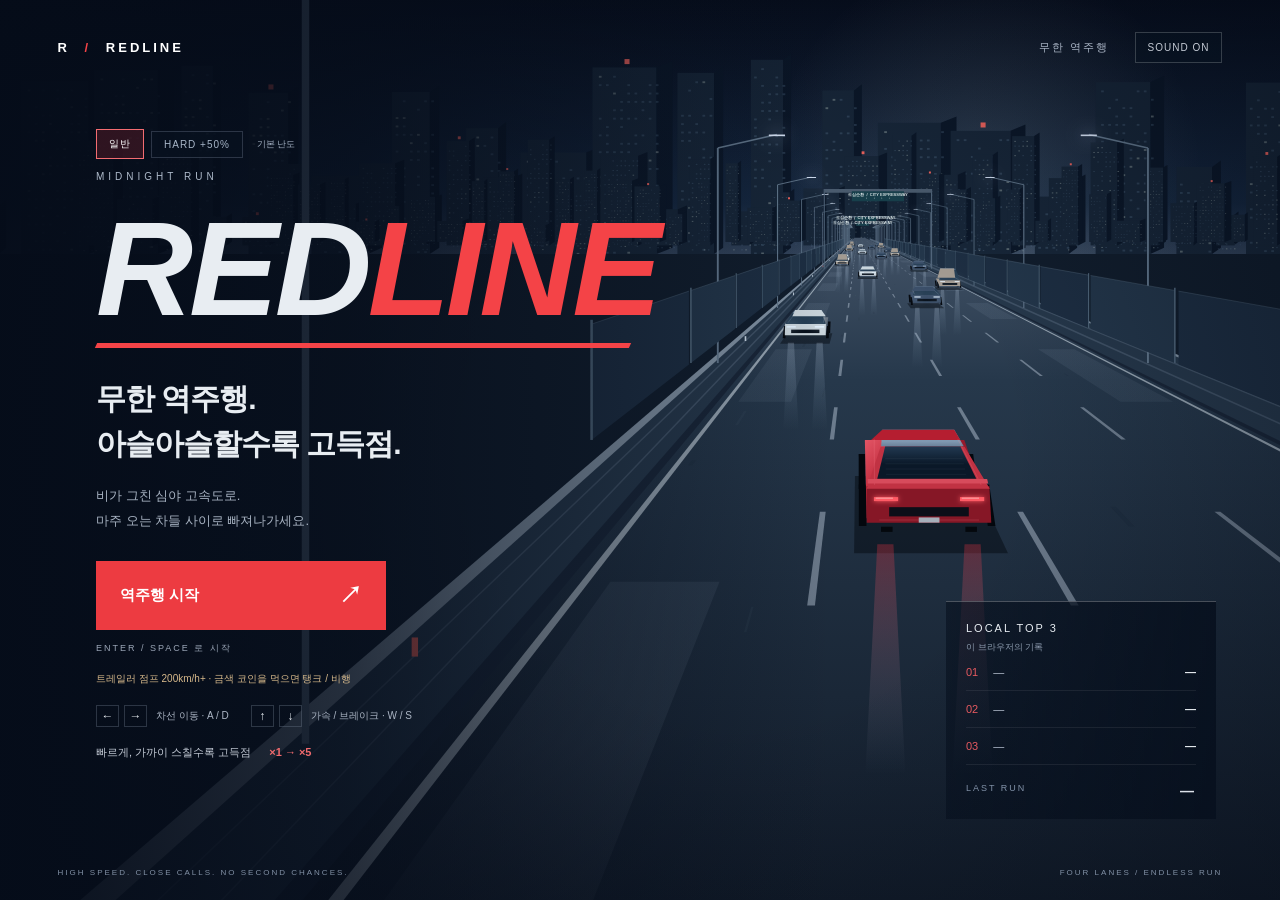
==== index.html @ 8c12ff10 "Rebuild REDLINE with endless gameplay, power-up coins and hard mode" ====
<!doctype html><html lang="ko"><head><meta charset="utf-8"><meta name="viewport" content="width=device-width,initial-scale=1,viewport-fit=cover"><meta name="theme-color" content="#08111f"><title>REDLINE — 무한 역주행</title><link rel="stylesheet" href="style.css"></head><body><canvas id="scene" aria-label="젖은 심야 도심 고속도로의 역주행 레이싱"></canvas><header><a class="wordmark" href="#">R<span> / </span>REDLINE</a><div class="header-right"><span id="modeBadge">무한 역주행</span><button id="mute" aria-label="음소거 전환">SOUND OFF</button><button id="pause" hidden>Ⅱ</button></div></header><main id="menu"><div class="modepicker"><button data-mode="normal" aria-pressed="true">일반</button><button data-mode="hard" aria-pressed="false">HARD +50%</button><span id="modeInfo">기본 난도</span></div><div class="edition">MIDNIGHT RUN</div><h1>RED<span>LINE</span><i></i></h1><h2>무한 역주행.<br>아슬아슬할수록 고득점.</h2><p class="intro">비가 그친 심야 고속도로.<br>마주 오는 차들 사이로 빠져나가세요.</p><button class="primary" id="start">역주행 시작 <span>↗</span></button><div class="enter">ENTER / SPACE 로 시작</div><p class="jumphelp">트레일러 점프 200km/h+ · 금색 코인을 먹으면 탱크 / 비행</p><div class="instructions"><div><kbd>←</kbd><kbd>→</kbd><span>차선 이동 · A / D</span></div><div><kbd>↑</kbd><kbd>↓</kbd><span>가속 / 브레이크 · W / S</span></div></div><p class="risk">빠르게, 가까이 스칠수록 고득점 <b>×1 → ×5</b></p></main><aside id="records"><div class="record-title"><b id="rankTitle">LOCAL TOP 3</b> <span>이 브라우저의 기록</span></div><div id="ranking"></div><div class="last">LAST RUN <b id="last">—</b></div></aside><div id="hud" hidden><div class="score"><label>SCORE</label><strong id="score">0</strong><span id="combo">근접 회피로 추가 점수</span></div><div class="timer"><label>DRIVE TIME</label><strong id="time">0:00.0</strong></div><div class="speed"><strong id="speed">120</strong><span>KM/H</span><div class="meter"><i id="meter"></i></div><b id="mult">×2</b><small id="gear">CRUISE</small></div><div class="drivehint">← → 차선　 ↑ 가속　 ↓ 브레이크　 ESC 일시정지</div><div id="powerStatus" hidden></div><div id="streak" hidden></div><div id="pop" role="status"></div></div><section id="modal" hidden><div class="modal-inner"><div class="edition" id="resultLabel">RUN COMPLETE</div><h2 id="resultTitle">주행 결과</h2><strong class="final" id="final">0</strong><p id="resultMeta"></p><label id="nameLabel">DRIVER <input id="nickname" maxlength="10" placeholder="이니셜 또는 닉네임" value="DRIVER"></label><p id="storage" role="status"></p><button class="primary" id="again">다시하기 <span>↗</span></button><button class="textbutton" id="home">시작 화면</button><div class="enter">ENTER / SPACE</div></div></section><div id="touch"><button data-lane="-1" aria-label="왼쪽 차선">←</button><button data-lane="1" aria-label="오른쪽 차선">→</button><button data-hold="brake">BRAKE</button><button data-hold="gas">GAS</button></div><footer id="footer"><span>HIGH SPEED. CLOSE CALLS. NO SECOND CHANCES.</span><span>FOUR LANES / ENDLESS RUN</span></footer><script src="game.js"></script></body></html>
---- style.css ----
:root{color-scheme:dark;--white:#e8edf2;--muted:#9eaabb;--red:#f44347}*{box-sizing:border-box}body{margin:0;background:#08111f;color:var(--white);font-family:Arial,'Noto Sans KR','Malgun Gothic',sans-serif;overflow:hidden}button,a,input{-webkit-tap-highlight-color:transparent}button,input{font:inherit}button{cursor:pointer}button:focus-visible,a:focus-visible,input:focus-visible{outline:2px solid white;outline-offset:6px}[hidden]{display:none!important}canvas{position:fixed;inset:0;width:100%;height:100%}body:after{content:'';position:fixed;inset:0;pointer-events:none;background:linear-gradient(90deg,#050c19ed 0%,#050c19b0 27%,transparent 65%)}header,main,aside,footer,#hud,#modal,#touch{position:absolute;z-index:2}header{top:32px;left:4.5%;right:4.5%;display:flex;justify-content:space-between;align-items:center}.wordmark{text-decoration:none;color:white;font-weight:900;letter-spacing:3px;font-size:13px}.wordmark span{color:var(--red);margin:0 8px}.header-right{display:flex;align-items:center;gap:25px;color:#aab5c5;font-size:11px;letter-spacing:2px}.header-right button{border:1px solid #ffffff30;color:#c5cbd5;padding:9px 12px;background:#09132170;font-size:10px;letter-spacing:1px}main{left:7.5%;top:19%;width:48%}.edition{font-size:10px;letter-spacing:4px;color:#aebaca}h1{font-family:Impact,'Arial Narrow',sans-serif;font-style:italic;font-size:clamp(76px,10.5vw,164px);font-weight:900;line-height:.95;letter-spacing:-4px;margin:23px 0 28px;position:relative;width:max-content}h1 span{color:var(--red)}h1 i{display:block;width:95%;height:5px;background:var(--red);transform:skewX(-25deg);margin-top:10px}h2{font-size:clamp(22px,2.35vw,35px);letter-spacing:-1px;line-height:1.5;margin:18px 0}.intro{color:#a8b3c2;font-size:13px;line-height:1.9}.primary{display:flex;justify-content:space-between;align-items:center;width:290px;background:#ed3b41;color:white;border:0;padding:19px 24px;font-weight:700;font-size:15px;margin-top:28px}.primary:hover{background:#ff5258}.primary span{font-size:23px}.enter{font-size:9px;letter-spacing:2px;color:#9ba6b7;margin-top:12px}.instructions{margin-top:30px;display:flex;gap:22px}.instructions>div{display:flex;align-items:center;gap:5px}kbd{border:1px solid #69758765;min-width:23px;text-align:center;padding:3px;font-family:inherit;font-size:12px}.instructions span{font-size:10px;color:#acb6c5;margin-left:4px}.risk{font-size:11px;color:#c4cbd6;margin-top:18px}.risk b{margin-left:15px;color:#f16b6e}aside{right:5%;bottom:9%;width:270px;padding:20px;background:linear-gradient(90deg,#07101e9c,#07101ede);border-top:1px solid #ffffff40}.record-title{font-size:11px;letter-spacing:2px}.record-title span{display:block;font-size:9px;letter-spacing:0;color:#8d9caf;margin-top:7px}.rankrow{display:flex;justify-content:space-between;gap:15px;padding:12px 0;border-bottom:1px solid #ffffff12;font-size:11px}.rankrow span{flex:1;color:#b7c1d0}.rankrow em{font-style:normal;color:#e65a60}.last{font-size:9px;letter-spacing:2px;color:#8292a8;display:flex;justify-content:space-between;margin-top:18px}.last b{color:#dce2ea;font-size:14px}footer{left:4.5%;right:4.5%;bottom:23px;display:flex;justify-content:space-between;color:#8190a5;font-size:8px;letter-spacing:2px}body.playing:after{background:linear-gradient(#030a1250,transparent 25%,transparent 75%,#030a1260)}#hud{inset:0;pointer-events:none;font-variant-numeric:tabular-nums}.score{position:absolute;top:105px;left:5%}#hud label{display:block;font-size:10px;letter-spacing:3px;color:#adbbca}#hud strong{display:block;font-size:46px;font-weight:800;letter-spacing:-2px}.score span{display:block;font-size:12px;margin-top:5px;color:#ff9292}.timer{position:absolute;top:105px;right:5%;text-align:right}.timer strong{font-weight:300!important}.speed{position:absolute;bottom:65px;right:6%;width:200px;text-align:right}.speed strong{font-size:76px!important;font-style:italic}.speed>span{font-size:10px;letter-spacing:3px;color:#b5c1d0}.meter{height:3px;background:#ffffff25;margin:12px 0}.meter i{display:block;height:100%;background:var(--red)}.speed b{font-size:24px;color:#ff7379;float:left}.speed small{font-size:10px;letter-spacing:2px}.drivehint{position:absolute;left:5%;bottom:40px;font-size:10px;color:#9cabbc}#pop{position:absolute;right:6%;top:44%;text-align:right;color:#fff;font-weight:800;font-size:26px;text-shadow:0 3px 15px black;white-space:pre-line}#modal{inset:0;background:#030914b8;backdrop-filter:blur(9px);display:grid;place-items:center;text-align:center}.modal-inner{width:min(380px,90vw)}.modal-inner h2{font-size:32px}.final{font-size:76px;letter-spacing:-4px}#resultMeta{font-size:12px;color:#aebdcc;line-height:1.9}#nameLabel{display:flex;align-items:center;justify-content:center;gap:15px;font-size:10px;letter-spacing:2px;margin:22px 0}input{width:180px;background:#ffffff08;border:0;border-bottom:1px solid #526175;padding:10px;color:white}#modal .primary{width:100%}.textbutton{border:0;background:none;color:#aebaca;margin:20px;font-size:12px}#storage{font-size:11px;color:#ffb9a2}#touch{display:none;bottom:15px;left:4%;right:4%;gap:8px}#touch button{background:#101d30a6;color:white;border:1px solid #ffffff30;padding:17px;touch-action:none;user-select:none;flex:1}#touch button:last-child{background:#a32935b0}@media(max-width:800px){main{left:7%;top:18%;width:85%}h1{font-size:19vw}h2{font-size:24px}.intro{font-size:12px}.instructions{flex-direction:column;gap:8px;margin-top:24px}aside{bottom:7%;right:5%;width:210px;padding:14px}.risk{max-width:220px;line-height:1.8}.header-right>span{display:none}footer span:last-child{display:none}.primary{width:230px}.score{top:90px}.timer{top:90px}.speed{bottom:105px;width:150px}.drivehint{display:none}.playing #touch{display:flex}#hud strong{font-size:35px}.speed strong{font-size:60px!important}body:after{background:linear-gradient(90deg,#050c19e8,transparent 140%)}.rankrow{padding:8px 0}}@media(max-height:700px){main{top:15%}h1{font-size:90px;margin:16px 0}h2{font-size:22px;margin:12px 0}.intro{display:none}.instructions{margin-top:17px}.primary{margin-top:18px}aside{bottom:10%}}
@media(max-width:600px) and (min-height:701px){main{top:15%}.instructions{margin-top:18px}.risk{font-size:10px;max-width:none;margin-top:12px}.risk b{margin-left:5px}aside{left:7%;right:7%;bottom:7%;width:auto;padding:12px 0;background:#07101ec9}.record-title{font-size:9px;display:flex;justify-content:space-between;align-items:center}.record-title span{margin:0;font-size:8px}#ranking{display:flex;gap:13px}.rankrow{flex:1;flex-wrap:wrap;gap:5px;font-size:9px;padding:12px 0}.rankrow span{min-width:40px}.rankrow b{width:100%;padding-left:12px}.last{margin-top:10px;font-size:8px}.last b{font-size:11px}}

.jumphelp{font-size:10px;color:#d7b98b;line-height:1.7;margin:15px 0 -12px}#streak{position:absolute;left:5%;top:200px;padding:8px 0 8px 12px;border-left:3px solid #ffad52;font-size:16px;font-weight:800;letter-spacing:.5px;color:#ffca86;text-shadow:0 2px 10px #030710}#streak.hot{border-color:#ffc477;color:#ffe4b0;text-shadow:0 0 16px #ff6a2870}.hot:before{content:'◆ ';color:#ff8f43}@media(max-width:600px){.jumphelp{font-size:9px;max-width:280px;margin-bottom:-6px}#streak{top:174px;font-size:12px}.instructions{margin-top:22px}aside{bottom:4.5%}}

#cinematic{position:absolute;z-index:3;top:12%;left:0;right:0;text-align:center;pointer-events:none}#cinematic span{font-size:10px;letter-spacing:4px;color:#aab9c9}#cinematic strong{display:block;margin-top:14px;font-size:30px;letter-spacing:1px;color:#edf3f8;text-shadow:0 2px 20px #07101b}

.modepicker{position:absolute;top:-42px;display:flex;align-items:center;gap:7px}.modepicker button{padding:7px 12px;border:1px solid #75829755;background:#08122180;color:#a8b6c8;font-size:10px;letter-spacing:1px}.modepicker button[aria-pressed="true"]{color:#fff;border-color:#f36c71;background:#9c263344}.modepicker span{font-size:9px;color:#a6b3c5;margin-left:7px}.record-title b{font-weight:400}@media(max-width:600px){.modepicker{top:-34px}.modepicker button{padding:6px 9px}.modepicker span{font-size:8px;margin-left:2px}}

#powerStatus{position:absolute;top:26px;left:50%;transform:translateX(-50%);color:#ffe3a0;background:#172237c9;border:1px solid #d3b66770;padding:10px 15px;white-space:nowrap;font-size:12px;font-weight:700}@media(max-width:600px){#powerStatus{top:72px;font-size:10px;padding:6px 10px}.playing .score,.playing .timer{top:115px}.playing #streak{top:202px}}

.revealing .speed,.revealing .drivehint,.revealing #streak{opacity:0}.revealing #touch{opacity:.25;pointer-events:none}
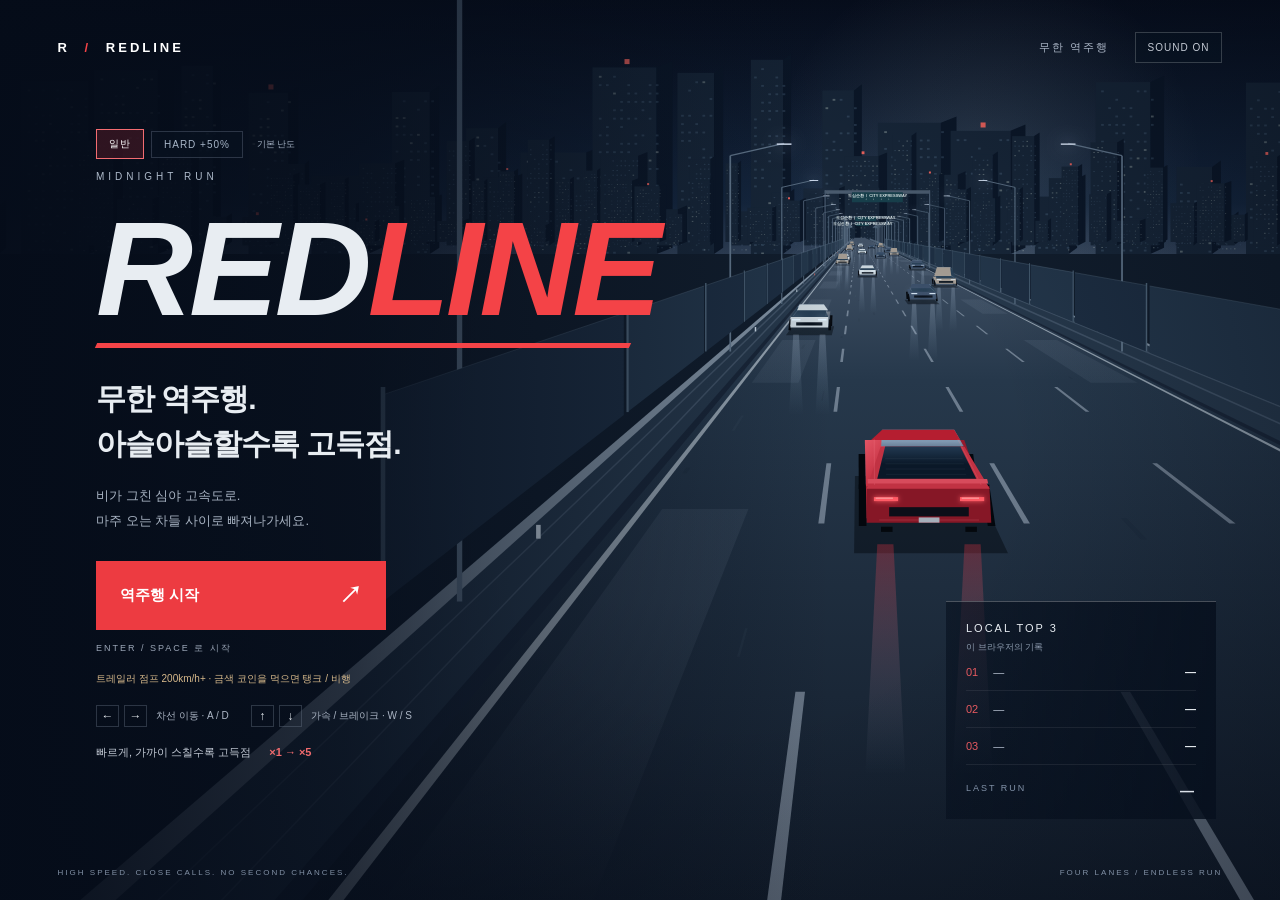
==== commit cb6def28: "Add escalating traffic and tank crush bonuses with updated mascot coin" ====
--- a/index.html
+++ b/index.html
@@ -1 +1 @@
-<!doctype html><html lang="ko"><head><meta charset="utf-8"><meta name="viewport" content="width=device-width,initial-scale=1,viewport-fit=cover"><meta name="theme-color" content="#08111f"><title>REDLINE — 무한 역주행</title><link rel="stylesheet" href="style.css"></head><body><canvas id="scene" aria-label="젖은 심야 도심 고속도로의 역주행 레이싱"></canvas><header><a class="wordmark" href="#">R<span> / </span>REDLINE</a><div class="header-right"><span id="modeBadge">무한 역주행</span><button id="mute" aria-label="음소거 전환">SOUND OFF</button><button id="pause" hidden>Ⅱ</button></div></header><main id="menu"><div class="modepicker"><button data-mode="normal" aria-pressed="true">일반</button><button data-mode="hard" aria-pressed="false">HARD +50%</button><span id="modeInfo">기본 난도</span></div><div class="edition">MIDNIGHT RUN</div><h1>RED<span>LINE</span><i></i></h1><h2>무한 역주행.<br>아슬아슬할수록 고득점.</h2><p class="intro">비가 그친 심야 고속도로.<br>마주 오는 차들 사이로 빠져나가세요.</p><button class="primary" id="start">역주행 시작 <span>↗</span></button><div class="enter">ENTER / SPACE 로 시작</div><p class="jumphelp">트레일러 점프 200km/h+ · 금색 코인을 먹으면 탱크 / 비행</p><div class="instructions"><div><kbd>←</kbd><kbd>→</kbd><span>차선 이동 · A / D</span></div><div><kbd>↑</kbd><kbd>↓</kbd><span>가속 / 브레이크 · W / S</span></div></div><p class="risk">빠르게, 가까이 스칠수록 고득점 <b>×1 → ×5</b></p></main><aside id="records"><div class="record-title"><b id="rankTitle">LOCAL TOP 3</b> <span>이 브라우저의 기록</span></div><div id="ranking"></div><div class="last">LAST RUN <b id="last">—</b></div></aside><div id="hud" hidden><div class="score"><label>SCORE</label><strong id="score">0</strong><span id="combo">근접 회피로 추가 점수</span></div><div class="timer"><label>DRIVE TIME</label><strong id="time">0:00.0</strong></div><div class="speed"><strong id="speed">120</strong><span>KM/H</span><div class="meter"><i id="meter"></i></div><b id="mult">×2</b><small id="gear">CRUISE</small></div><div class="drivehint">← → 차선　 ↑ 가속　 ↓ 브레이크　 ESC 일시정지</div><div id="powerStatus" hidden></div><div id="streak" hidden></div><div id="pop" role="status"></div></div><section id="modal" hidden><div class="modal-inner"><div class="edition" id="resultLabel">RUN COMPLETE</div><h2 id="resultTitle">주행 결과</h2><strong class="final" id="final">0</strong><p id="resultMeta"></p><label id="nameLabel">DRIVER <input id="nickname" maxlength="10" placeholder="이니셜 또는 닉네임" value="DRIVER"></label><p id="storage" role="status"></p><button class="primary" id="again">다시하기 <span>↗</span></button><button class="textbutton" id="home">시작 화면</button><div class="enter">ENTER / SPACE</div></div></section><div id="touch"><button data-lane="-1" aria-label="왼쪽 차선">←</button><button data-lane="1" aria-label="오른쪽 차선">→</button><button data-hold="brake">BRAKE</button><button data-hold="gas">GAS</button></div><footer id="footer"><span>HIGH SPEED. CLOSE CALLS. NO SECOND CHANCES.</span><span>FOUR LANES / ENDLESS RUN</span></footer><script src="game.js"></script></body></html>
+<!doctype html><html lang="ko"><head><meta charset="utf-8"><meta name="viewport" content="width=device-width,initial-scale=1,viewport-fit=cover"><meta name="theme-color" content="#08111f"><title>REDLINE — 무한 역주행</title><link rel="stylesheet" href="style.css"></head><body><canvas id="scene" aria-label="젖은 심야 도심 고속도로의 역주행 레이싱"></canvas><header><a class="wordmark" href="#">R<span> / </span>REDLINE</a><div class="header-right"><span id="modeBadge">무한 역주행</span><button id="mute" aria-label="음소거 전환">SOUND OFF</button><button id="pause" hidden>Ⅱ</button></div></header><main id="menu"><div class="modepicker"><button data-mode="normal" aria-pressed="true">일반</button><button data-mode="hard" aria-pressed="false">HARD +50%</button><span id="modeInfo">기본 난도</span></div><div class="edition">MIDNIGHT RUN</div><h1>RED<span>LINE</span><i></i></h1><h2>무한 역주행.<br>아슬아슬할수록 고득점.</h2><p class="intro">비가 그친 심야 고속도로.<br>마주 오는 차들 사이로 빠져나가세요.</p><button class="primary" id="start">역주행 시작 <span>↗</span></button><div class="enter">ENTER / SPACE 로 시작</div><p class="jumphelp">트레일러 점프 200km/h+ · 금색 코인을 먹으면 탱크 / 비행</p><div class="instructions"><div><kbd>←</kbd><kbd>→</kbd><span>차선 이동 · A / D</span></div><div><kbd>↑</kbd><kbd>↓</kbd><span>가속 / 브레이크 · W / S</span></div></div><p class="risk">빠르게, 가까이 스칠수록 고득점 <b>×1 → ×5</b></p></main><aside id="records"><div class="record-title"><b id="rankTitle">LOCAL TOP 3</b> <span>이 브라우저의 기록</span></div><div id="ranking"></div><div class="last">LAST RUN <b id="last">—</b></div></aside><div id="hud" hidden><div class="score"><label>SCORE</label><strong id="score">0</strong><span id="combo">근접 회피로 추가 점수</span></div><div class="timer"><label>DRIVE TIME</label><strong id="time">0:00.0</strong><small id="trafficPressure">상대 접근 ×1.00</small></div><div class="speed"><strong id="speed">120</strong><span>KM/H</span><div class="meter"><i id="meter"></i></div><b id="mult">×2</b><small id="gear">CRUISE</small></div><div class="drivehint">← → 차선　 ↑ 가속　 ↓ 브레이크　 ESC 일시정지</div><div id="powerStatus" hidden></div><div id="streak" hidden></div><div id="pop" role="status"></div></div><section id="modal" hidden><div class="modal-inner"><div class="edition" id="resultLabel">RUN COMPLETE</div><h2 id="resultTitle">주행 결과</h2><strong class="final" id="final">0</strong><p id="resultMeta"></p><label id="nameLabel">DRIVER <input id="nickname" maxlength="10" placeholder="이니셜 또는 닉네임" value="DRIVER"></label><p id="storage" role="status"></p><button class="primary" id="again">다시하기 <span>↗</span></button><button class="textbutton" id="home">시작 화면</button><div class="enter">ENTER / SPACE</div></div></section><div id="touch"><button data-lane="-1" aria-label="왼쪽 차선">←</button><button data-lane="1" aria-label="오른쪽 차선">→</button><button data-hold="brake">BRAKE</button><button data-hold="gas">GAS</button></div><footer id="footer"><span>HIGH SPEED. CLOSE CALLS. NO SECOND CHANCES.</span><span>FOUR LANES / ENDLESS RUN</span></footer><script src="game.js"></script></body></html>
--- a/style.css
+++ b/style.css
@@ -10,3 +10,5 @@
 #powerStatus{position:absolute;top:26px;left:50%;transform:translateX(-50%);color:#ffe3a0;background:#172237c9;border:1px solid #d3b66770;padding:10px 15px;white-space:nowrap;font-size:12px;font-weight:700}@media(max-width:600px){#powerStatus{top:72px;font-size:10px;padding:6px 10px}.playing .score,.playing .timer{top:115px}.playing #streak{top:202px}}
 
 .revealing .speed,.revealing .drivehint,.revealing #streak{opacity:0}.revealing #touch{opacity:.25;pointer-events:none}
+
+#trafficPressure{display:block;font-size:10px;letter-spacing:.5px;color:#efaa9b;margin-top:7px}
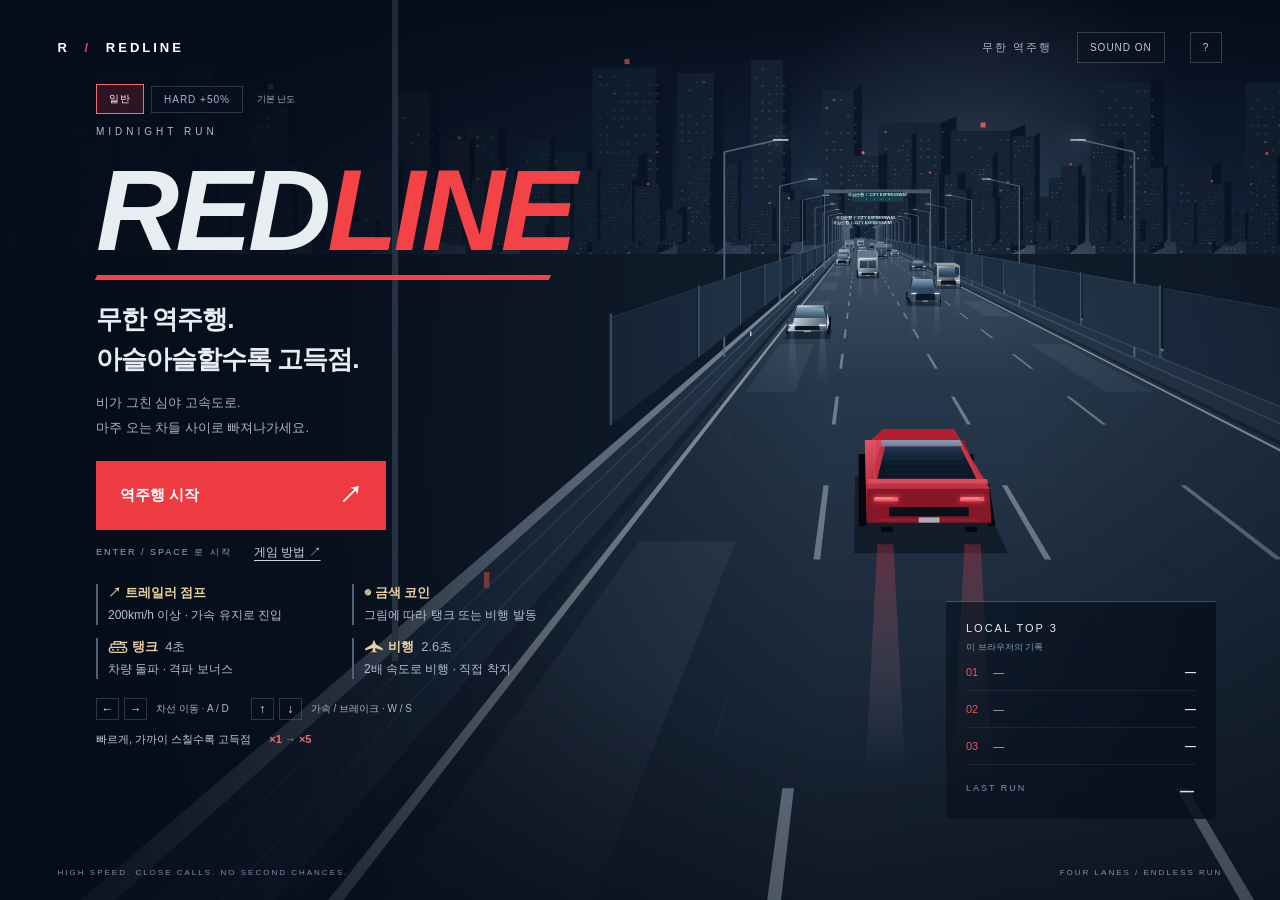
==== commit 78462e56: "Add first-run tutorial, item countdown warnings and distinct traffic vehicles" ====
--- a/index.html
+++ b/index.html
@@ -1 +1 @@
-<!doctype html><html lang="ko"><head><meta charset="utf-8"><meta name="viewport" content="width=device-width,initial-scale=1,viewport-fit=cover"><meta name="theme-color" content="#08111f"><title>REDLINE — 무한 역주행</title><link rel="stylesheet" href="style.css"></head><body><canvas id="scene" aria-label="젖은 심야 도심 고속도로의 역주행 레이싱"></canvas><header><a class="wordmark" href="#">R<span> / </span>REDLINE</a><div class="header-right"><span id="modeBadge">무한 역주행</span><button id="mute" aria-label="음소거 전환">SOUND OFF</button><button id="pause" hidden>Ⅱ</button></div></header><main id="menu"><div class="modepicker"><button data-mode="normal" aria-pressed="true">일반</button><button data-mode="hard" aria-pressed="false">HARD +50%</button><span id="modeInfo">기본 난도</span></div><div class="edition">MIDNIGHT RUN</div><h1>RED<span>LINE</span><i></i></h1><h2>무한 역주행.<br>아슬아슬할수록 고득점.</h2><p class="intro">비가 그친 심야 고속도로.<br>마주 오는 차들 사이로 빠져나가세요.</p><button class="primary" id="start">역주행 시작 <span>↗</span></button><div class="enter">ENTER / SPACE 로 시작</div><p class="jumphelp">트레일러 점프 200km/h+ · 금색 코인을 먹으면 탱크 / 비행</p><div class="instructions"><div><kbd>←</kbd><kbd>→</kbd><span>차선 이동 · A / D</span></div><div><kbd>↑</kbd><kbd>↓</kbd><span>가속 / 브레이크 · W / S</span></div></div><p class="risk">빠르게, 가까이 스칠수록 고득점 <b>×1 → ×5</b></p></main><aside id="records"><div class="record-title"><b id="rankTitle">LOCAL TOP 3</b> <span>이 브라우저의 기록</span></div><div id="ranking"></div><div class="last">LAST RUN <b id="last">—</b></div></aside><div id="hud" hidden><div class="score"><label>SCORE</label><strong id="score">0</strong><span id="combo">근접 회피로 추가 점수</span></div><div class="timer"><label>DRIVE TIME</label><strong id="time">0:00.0</strong><small id="trafficPressure">상대 접근 ×1.00</small></div><div class="speed"><strong id="speed">120</strong><span>KM/H</span><div class="meter"><i id="meter"></i></div><b id="mult">×2</b><small id="gear">CRUISE</small></div><div class="drivehint">← → 차선　 ↑ 가속　 ↓ 브레이크　 ESC 일시정지</div><div id="powerStatus" hidden></div><div id="streak" hidden></div><div id="pop" role="status"></div></div><section id="modal" hidden><div class="modal-inner"><div class="edition" id="resultLabel">RUN COMPLETE</div><h2 id="resultTitle">주행 결과</h2><strong class="final" id="final">0</strong><p id="resultMeta"></p><label id="nameLabel">DRIVER <input id="nickname" maxlength="10" placeholder="이니셜 또는 닉네임" value="DRIVER"></label><p id="storage" role="status"></p><button class="primary" id="again">다시하기 <span>↗</span></button><button class="textbutton" id="home">시작 화면</button><div class="enter">ENTER / SPACE</div></div></section><div id="touch"><button data-lane="-1" aria-label="왼쪽 차선">←</button><button data-lane="1" aria-label="오른쪽 차선">→</button><button data-hold="brake">BRAKE</button><button data-hold="gas">GAS</button></div><footer id="footer"><span>HIGH SPEED. CLOSE CALLS. NO SECOND CHANCES.</span><span>FOUR LANES / ENDLESS RUN</span></footer><script src="game.js"></script></body></html>
+<!doctype html><html lang="ko"><head><meta charset="utf-8"><meta name="viewport" content="width=device-width,initial-scale=1,viewport-fit=cover"><meta name="theme-color" content="#08111f"><title>REDLINE — 무한 역주행</title><link rel="stylesheet" href="style.css"></head><body><canvas id="scene" aria-label="젖은 심야 도심 고속도로의 역주행 레이싱"></canvas><header><a class="wordmark" href="#">R<span> / </span>REDLINE</a><div class="header-right"><span id="modeBadge">무한 역주행</span><button id="mute" aria-label="음소거 전환">SOUND OFF</button><button id="help" aria-label="게임 방법">?</button><button id="pause" hidden>Ⅱ</button></div></header><main id="menu"><div class="modepicker"><button data-mode="normal" aria-pressed="true">일반</button><button data-mode="hard" aria-pressed="false">HARD +50%</button><span id="modeInfo">기본 난도</span></div><div class="edition">MIDNIGHT RUN</div><h1>RED<span>LINE</span><i></i></h1><h2>무한 역주행.<br>아슬아슬할수록 고득점.</h2><p class="intro">비가 그친 심야 고속도로.<br>마주 오는 차들 사이로 빠져나가세요.</p><button class="primary" id="start">역주행 시작 <span>↗</span></button><div class="start-meta"><span class="enter">ENTER / SPACE 로 시작</span><button id="howTo" class="help-link">게임 방법 ↗</button></div><div class="feature-guide" aria-label="특수 기능 안내"><div><b>↗ 트레일러 점프</b><span>200km/h 이상 · 가속 유지로 진입</span></div><div><b>◉ 금색 코인</b><span>그림에 따라 탱크 또는 비행 발동</span></div><div><b><svg viewBox="0 0 32 24" aria-hidden="true"><rect x="2" y="14" width="28" height="8" rx="4" fill="none" stroke="currentColor" stroke-width="2"/><path d="M5 14V9h21v5M10 9V5h10v4M20 6h11" fill="none" stroke="currentColor" stroke-width="2"/><circle cx="8" cy="18" r="1.5" fill="currentColor"/><circle cx="16" cy="18" r="1.5" fill="currentColor"/><circle cx="24" cy="18" r="1.5" fill="currentColor"/></svg> 탱크 <em id="menuTankDuration">4초</em></b><span>차량 돌파 · 격파 보너스</span></div><div><b><svg viewBox="0 0 32 24" aria-hidden="true"><path d="M16 2l3 7 11 7v3l-12-4v5l4 2H10l4-2v-5L2 19v-3l11-7z" fill="currentColor"/></svg> 비행 <em id="menuFlyDuration">2.6초</em></b><span>2배 속도로 비행 · 직접 착지</span></div></div><div class="instructions"><div><kbd>←</kbd><kbd>→</kbd><span>차선 이동 · A / D</span></div><div><kbd>↑</kbd><kbd>↓</kbd><span>가속 / 브레이크 · W / S</span></div></div><p class="mobile-menu-instructions">← → 터치로 이동 · GAS / BRAKE는 누르고 유지</p><p class="risk">빠르게, 가까이 스칠수록 고득점 <b>×1 → ×5</b></p></main><aside id="records"><div class="record-title"><b id="rankTitle">LOCAL TOP 3</b> <span>이 브라우저의 기록</span></div><div id="ranking"></div><div class="last">LAST RUN <b id="last">—</b></div></aside><div id="hud" hidden><div class="score"><label>SCORE</label><strong id="score">0</strong><span id="combo">근접 회피로 추가 점수</span></div><div class="timer"><label>DRIVE TIME</label><strong id="time">0:00.0</strong><small id="trafficPressure">상대 접근 ×1.00</small></div><div class="speed"><strong id="speed">120</strong><span>KM/H</span><div class="meter"><i id="meter"></i></div><b id="mult">×2</b><small id="gear">CRUISE</small></div><div class="drivehint">← → 차선　 ↑ 가속　 ↓ 브레이크　 ESC 일시정지</div><div id="powerStatus" hidden aria-label="아이템 남은 시간"><div class="power-summary"><span id="powerIcon" aria-hidden="true">▰</span><b id="powerName"></b><strong id="powerRemaining"></strong></div><div id="powerTrack" role="progressbar" aria-label="아이템 지속 시간"><i id="powerGauge"></i></div><small id="powerHint"></small></div><div id="rampHint" hidden><b id="rampText"></b><span id="rampCondition"></span></div><div id="streak" hidden></div><div id="pop" role="status"></div></div><section id="modal" hidden><div class="modal-inner"><div class="edition" id="resultLabel">RUN COMPLETE</div><h2 id="resultTitle">주행 결과</h2><strong class="final" id="final">0</strong><p id="resultMeta"></p><label id="nameLabel">DRIVER <input id="nickname" maxlength="10" placeholder="이니셜 또는 닉네임" value="DRIVER"></label><p id="storage" role="status"></p><button class="primary" id="again">다시하기 <span>↗</span></button><button class="textbutton" id="pauseHelp" hidden>게임 방법</button><button class="textbutton" id="home">시작 화면</button><div class="enter">ENTER / SPACE</div></div></section><div id="touch"><button data-lane="-1" aria-label="왼쪽 차선">←</button><button data-lane="1" aria-label="오른쪽 차선">→</button><button data-hold="brake">BRAKE</button><button data-hold="gas">GAS</button></div><footer id="footer"><span>HIGH SPEED. CLOSE CALLS. NO SECOND CHANCES.</span><span>FOUR LANES / ENDLESS RUN</span></footer><section id="tutorial" hidden role="dialog" aria-modal="true" aria-labelledby="tutorialTitle"><div class="tutorial-panel"><div class="tutorial-top"><span id="tutorialStepCount">01 / 03</span><button id="tutorialClose" aria-label="게임 방법 닫기">×</button></div><h2 id="tutorialTitle">조작 방법</h2><nav class="tutorial-progress" aria-label="안내 순서"><i id="tutorialDot0"></i><i id="tutorialDot1"></i><i id="tutorialDot2"></i></nav><div class="tutorial-content"><div id="tutorialStep0"><p class="tutorial-lead">틈을 보고 가속하고, 막히면 브레이크.</p><div class="keyboard-help"><div class="guide-row"><span class="guide-keys"><kbd>←</kbd><kbd>→</kbd><small>A / D</small></span><p><b>차선 이동</b><span>한 번 누르면 한 차선. 길게 눌러도 연속 이동하지 않습니다.</span></p></div><div class="guide-row"><span class="guide-keys"><kbd>↑</kbd><small>W</small></span><p><b>가속 · 누르고 유지</b><span>키를 놓으면 서서히 순항 속도로 돌아옵니다.</span></p></div><div class="guide-row"><span class="guide-keys"><kbd>↓</kbd><small>S</small></span><p><b>강한 브레이크 · 누르고 유지</b><span>가속과 동시에 누르면 브레이크가 우선입니다.</span></p></div><div class="guide-row"><span class="guide-keys"><kbd>Esc</kbd></span><p><b>일시정지 / 재개</b><span>탭을 벗어나도 자동 정지. 돌아와서 직접 재개하세요.</span></p></div></div><div class="mobile-help"><div class="guide-row"><span class="guide-keys"><kbd>←</kbd><kbd>→</kbd></span><p><b>차선 이동 · 한 번 터치</b><span>원하는 방향 버튼을 누를 때마다 한 차선 이동합니다.</span></p></div><div class="guide-row"><span class="guide-keys"><kbd>GAS</kbd><kbd>BRAKE</kbd></span><p><b>가속 / 브레이크 · 누르고 유지</b><span>이동 버튼과 함께 누를 수 있습니다. 브레이크가 우선입니다.</span></p></div><div class="guide-row"><span class="guide-keys"><kbd>Ⅱ</kbd><kbd>?</kbd></span><p><b>일시정지 / 게임 방법</b><span>오른쪽 위 버튼을 누르세요. 재개는 직접 눌러야 합니다.</span></p></div></div><p class="guide-note">충돌하면 종료. 제한 시간 없이 점수를 쌓습니다.</p></div><div id="tutorialStep1" hidden><p class="tutorial-lead">빠르게 달리고, 가까이 스칠수록 고득점.</p><dl class="score-guide"><div><dt>안전하게 한 대 통과</dt><dd>100점</dd></div><div><dt>근접 회피 추가</dt><dd>최대 300점</dd></div><div><dt>속도 배율</dt><dd>×1 / ×2 / ×3 / ×5</dd></div><div><dt>연속 근접 콤보</dt><dd>최대 +40%</dd></div></dl><p class="speed-thresholds" id="tutorialThresholds"></p><div class="score-example"><small>계산 예시 · 콤보 없음</small><b>(100 + 근접 보너스 200) × 3 = <em>900점</em></b></div><p class="guide-note">완전히 통과한 뒤 점수 확정. 근접 당시 속도로 배율을 계산합니다. 일반 통과 시 근접 콤보가 끊깁니다.</p><p class="guide-note" id="tutorialSpecialScore"></p></div><div id="tutorialStep2" hidden><p class="tutorial-lead">금색 코인은 획득 즉시 발동합니다.</p><div class="special-guide"><div><span class="feature-symbol">◉</span><p><b>금색 코인</b><span>그림에 맞는 아이템이 자동 발동. 사용 중에는 재획득·중첩되지 않습니다.</span></p></div><div><span class="feature-symbol"><svg viewBox="0 0 32 24" aria-hidden="true"><rect x="2" y="14" width="28" height="8" rx="4" fill="none" stroke="currentColor" stroke-width="2"/><path d="M5 14V9h21v5M10 9V5h10v4M20 6h11" fill="none" stroke="currentColor" stroke-width="2"/><circle cx="8" cy="18" r="1.5" fill="currentColor"/><circle cx="16" cy="18" r="1.5" fill="currentColor"/><circle cx="24" cy="18" r="1.5" fill="currentColor"/></svg></span><p><b id="tutorialTankName"></b><span>앞 차량을 밀어버리고 격파 보너스를 받습니다. 종료 즉시 일반 차량으로 돌아옵니다.</span></p></div><div><span class="feature-symbol"><svg viewBox="0 0 32 24" aria-hidden="true"><path d="M16 2l3 7 11 7v3l-12-4v5l4 2H10l4-2v-5L2 19v-3l11-7z" fill="currentColor"/></svg></span><p><b id="tutorialFlyName"></b><span>2배 속도로 날며 좌우 이동 가능. 착지 보정·충돌 보호는 없으니 빈 차선을 고르세요.</span></p></div><div><span class="feature-symbol">↗</span><p><b id="tutorialRampName"></b><span>트레일러 뒤로 가속하며 진입하면 자동 점프. 브레이크를 함께 누르면 발동하지 않습니다.</span></p></div></div><p class="guide-note">남은 시간과 게이지를 확인하세요. 종료 직전 차체가 천천히 점멸하고 HUD가 주황색으로 바뀝니다. 아이템 연출·사용 시간은 주행 시간에 포함되지 않습니다.</p></div></div><div class="tutorial-bottom"><label><input id="tutorialDontShow" type="checkbox"> 다음부터 보지 않기</label><span id="tutorialSaveHint" role="status"></span><div class="tutorial-actions"><button id="tutorialSkip" class="help-link">건너뛰고 시작</button><button id="tutorialBack" class="secondary-tutorial" hidden>이전</button><button id="tutorialNext" class="primary">다음 →</button></div></div></div></section><script src="game.js"></script></body></html>
--- a/style.css
+++ b/style.css
@@ -12,3 +12,15 @@
 .revealing .speed,.revealing .drivehint,.revealing #streak{opacity:0}.revealing #touch{opacity:.25;pointer-events:none}
 
 #trafficPressure{display:block;font-size:10px;letter-spacing:.5px;color:#efaa9b;margin-top:7px}
+/* Readable menu features, effect status and a modal tutorial. */
+main{top:14%;width:51%;max-width:740px}h1{font-size:clamp(76px,9vw,136px);margin:19px 0 20px}main h2{font-size:clamp(22px,2.05vw,31px);margin:12px 0}.intro{margin:10px 0}.primary{margin-top:20px}.start-meta{display:flex;align-items:center;gap:22px;margin:10px 0 19px}.start-meta .enter{margin:0}.help-link{padding:4px 0;background:transparent;border:0;color:#cbd8e5;text-decoration:underline;text-underline-offset:4px;font-size:12px}.feature-guide{display:grid;grid-template-columns:1fr 1fr;gap:13px 22px;max-width:490px}.feature-guide>div{border-left:2px solid #506276;padding-left:10px}.feature-guide b{display:block;font-size:13px;color:#e8d0a0}.feature-guide span{display:block;font-size:11px;color:#b4c1d0;line-height:1.6;margin-top:4px}.feature-guide em{font-style:normal;color:#a7b6c7;font-weight:400;margin-left:4px}.instructions{margin-top:19px}.risk{margin-top:12px}
+#powerStatus{top:auto;left:5%;bottom:90px;transform:none;width:230px;padding:12px;white-space:normal;background:#0b1727e8;border:1px solid #899eae75;border-radius:5px;color:#e9f2f8;pointer-events:none}.power-summary{display:flex;align-items:center;gap:9px}.power-summary #powerIcon{font-size:23px;color:#e6c782}.power-summary b{font-size:13px;flex:1}#hud .power-summary strong{font-size:22px;letter-spacing:0}#powerTrack{height:6px;background:#ffffff1e;border-radius:4px;overflow:hidden;margin:10px 0 8px}#powerGauge{display:block;height:100%;background:#8ccecf;width:0;border-radius:4px}#powerHint{display:block;font-size:10px;line-height:1.6;color:#aebed0}#powerStatus.ending{border-color:#f7a561}#powerStatus.ending #powerRemaining,#powerStatus.ending #powerIcon{color:#ffc07d}#powerStatus.ending #powerGauge{background:#f0a15e}#rampHint{position:absolute;top:88px;left:50%;transform:translateX(-50%);max-width:360px;padding:9px 16px;text-align:center;border-left:3px solid #e1b66c;background:#101c2cda;color:#f1d59d}#rampHint b{font-size:13px}#rampHint span{display:block;font-size:10px;margin-top:4px;color:#b6c7d8}#rampHint.ready{border-color:#9ce0c7;color:#b2ecd8}
+#tutorial{position:fixed;inset:0;z-index:20;background:#030a15d9;backdrop-filter:blur(10px);display:grid;place-items:center;padding:22px}.tutorial-panel{display:flex;flex-direction:column;width:min(660px,100%);max-height:calc(100dvh - 44px);background:#101d2e;border:1px solid #506278;border-radius:8px;box-shadow:0 25px 100px #0009;padding:25px 30px;color:#ecf0f5}.tutorial-top{display:flex;justify-content:space-between;align-items:center}.tutorial-top>span{color:#e4ab83;font-size:11px;letter-spacing:3px}.tutorial-top button{background:none;border:0;color:#d3deea;font-size:28px;padding:0 4px;line-height:1}.tutorial-panel h2{font-size:28px;margin:12px 0 13px;line-height:1.3}.tutorial-progress{display:flex;gap:7px;margin-bottom:14px}.tutorial-progress i{height:3px;flex:1;background:#334459}.tutorial-progress i.current{background:#e87270}.tutorial-content{overflow-y:auto;min-height:0;overscroll-behavior:contain;padding:0 6px 0 0}.tutorial-lead{color:#b9c8d9;font-size:13px;margin:3px 0 18px}.guide-row{display:flex;gap:17px;align-items:center;margin:17px 0}.guide-keys{flex:0 0 105px;display:flex;align-items:center;gap:5px;flex-wrap:wrap}.guide-keys kbd{font-size:14px;min-width:30px;padding:6px}.guide-keys small{font-size:10px;color:#97a9be;width:100%}.guide-row p,.special-guide p{margin:0;flex:1}.guide-row b,.special-guide b{display:block;font-size:13px;margin-bottom:5px}.guide-row p>span,.special-guide p>span{display:block;font-size:12px;line-height:1.65;color:#b8c7d8}.guide-note{font-size:11px;color:#aebed1;line-height:1.75;margin:13px 0 0}.score-guide{margin:8px 0}.score-guide>div{display:flex;justify-content:space-between;gap:15px;padding:12px 0;border-bottom:1px solid #ffffff16;font-size:13px}.score-guide dd{margin:0;color:#edcba0;font-weight:700}.speed-thresholds{font-size:10px;line-height:1.8;color:#9cafc5}.score-example{padding:15px;background:#243447;border-left:2px solid #e4ab83;margin:15px 0}.score-example small{display:block;font-size:10px;color:#a9bbd0;margin-bottom:7px}.score-example b{font-size:15px}.score-example em{font-style:normal;color:#f0ca98}.special-guide>div{display:flex;gap:15px;margin:15px 0}.feature-symbol{font-size:23px;min-width:28px;color:#e3bf82}.tutorial-bottom{border-top:1px solid #ffffff20;margin-top:18px;padding-top:14px}.tutorial-bottom>label{display:inline-flex;align-items:center;gap:8px;font-size:12px;color:#b9c8d9}.tutorial-bottom input{width:16px;height:16px;margin:0;accent-color:#ed696b}.tutorial-actions{display:flex;gap:12px;align-items:center;margin-top:16px}.tutorial-actions .primary{width:auto;min-width:155px;justify-content:center;padding:14px 20px;margin:0 0 0 auto;font-size:14px}.secondary-tutorial{background:#293c51;border:1px solid #53667c;color:#dce6ef;padding:13px 16px;font-size:12px}.tutorial-actions .help-link{font-size:11px}.mobile-help{display:none}#tutorialSaveHint{font-size:10px;color:#e5b285;display:block;margin-top:5px}
+@media(max-width:800px){main{top:14%;width:86%}main h1{font-size:19vw;margin:18px 0}main h2{font-size:24px}.feature-guide{gap:11px 13px;max-width:430px}.feature-guide b{font-size:12px}.feature-guide span{font-size:10px}.instructions{margin-top:17px}.start-meta{margin-bottom:15px}.intro{display:none}aside{bottom:4%}.playing .score,.playing .timer{top:115px}#powerStatus{top:auto;bottom:100px;left:4%;width:164px;padding:9px}#hud .power-summary strong{font-size:18px}.power-summary{gap:6px}.power-summary b{font-size:11px}.power-summary #powerIcon{font-size:18px}#powerHint{font-size:9px}#rampHint{top:75px;width:270px;padding:7px 10px}#rampHint b{font-size:11px}#rampHint span{font-size:9px;margin-top:2px}.tutorial-panel{padding:19px 19px;max-height:calc(100dvh - 24px)}#tutorial{padding:12px}.tutorial-panel h2{font-size:24px}.tutorial-actions{gap:8px}.tutorial-actions .primary{min-width:130px;font-size:13px;padding:13px}.guide-keys{flex-basis:85px}.guide-row{gap:12px}.guide-row p>span,.special-guide p>span{font-size:11px}.score-example b{font-size:13px}.tutorial-lead{font-size:12px}.keyboard-help{display:none}.mobile-help{display:block}.tutorial-actions .help-link{font-size:10px}}
+@media(max-height:740px){main{top:13%}main h1{font-size:clamp(64px,8vw,98px);margin:12px 0}main h2{font-size:22px;line-height:1.35}.feature-guide{gap:8px 16px}.primary{padding:14px 21px;margin-top:14px}.feature-guide span{font-size:10px}.instructions{margin-top:12px}.risk{margin-top:7px}.start-meta{margin:8px 0 12px}.tutorial-panel{padding:15px 22px}.tutorial-panel h2{font-size:23px}.tutorial-bottom{margin-top:12px;padding-top:10px}.tutorial-actions{margin-top:10px}.guide-row{margin:12px 0}}
+@media(max-width:600px){main h1{font-size:19vw}.feature-guide{max-width:100%}aside{bottom:4%;padding:10px 0}.record-title{font-size:9px}.rankrow{padding:9px 0}.last{margin-top:7px}.risk{max-width:none}.instructions{gap:6px}.instructions span{font-size:10px}header{top:22px}.header-right{gap:10px}.tutorial-top button{min-width:32px;min-height:32px}.tutorial-actions .primary{min-width:120px}#powerTrack{margin:8px 0 6px}}
+@media(max-height:540px) and (orientation:landscape){main{top:18%;width:56%}main h1{font-size:64px}main h2{font-size:18px}.feature-guide{display:none}.instructions,.risk{display:none}#powerStatus{bottom:78px;width:170px}.score,.timer,.playing .score,.playing .timer{top:80px}#rampHint{top:67px;max-width:230px}.speed{bottom:85px}.speed strong{font-size:44px!important}.tutorial-panel{max-height:calc(100dvh - 16px)}#tutorial{padding:8px}.tutorial-panel h2{margin:4px 0 8px}.tutorial-progress{margin-bottom:7px}.tutorial-bottom{padding-top:7px}.tutorial-actions{margin-top:7px}}
+
+.feature-guide span{font-size:12px}@media(max-width:800px){.feature-guide span{font-size:11px}}@media(max-width:600px) and (max-height:740px){.instructions,.risk{display:none}}
+
+.feature-guide span,.special-guide p>span,.guide-row p>span{word-break:keep-all}.feature-guide b svg{width:20px;height:16px;vertical-align:-3px}.feature-symbol svg{width:28px;height:25px}#powerIcon svg{display:block;width:23px;height:23px}.mobile-menu-instructions{display:none;font-size:11px;line-height:1.7;color:#b9c8d9;margin:16px 0 0}.touch-device .mobile-menu-instructions{display:block}.touch-device .instructions{display:none}.touch-device .keyboard-help{display:none}.touch-device .mobile-help{display:block}body:not(.touch-device) .keyboard-help{display:block}body:not(.touch-device) .mobile-help{display:none}@media(max-height:740px) and (max-width:600px){.mobile-menu-instructions{font-size:10px;margin-top:10px}}
